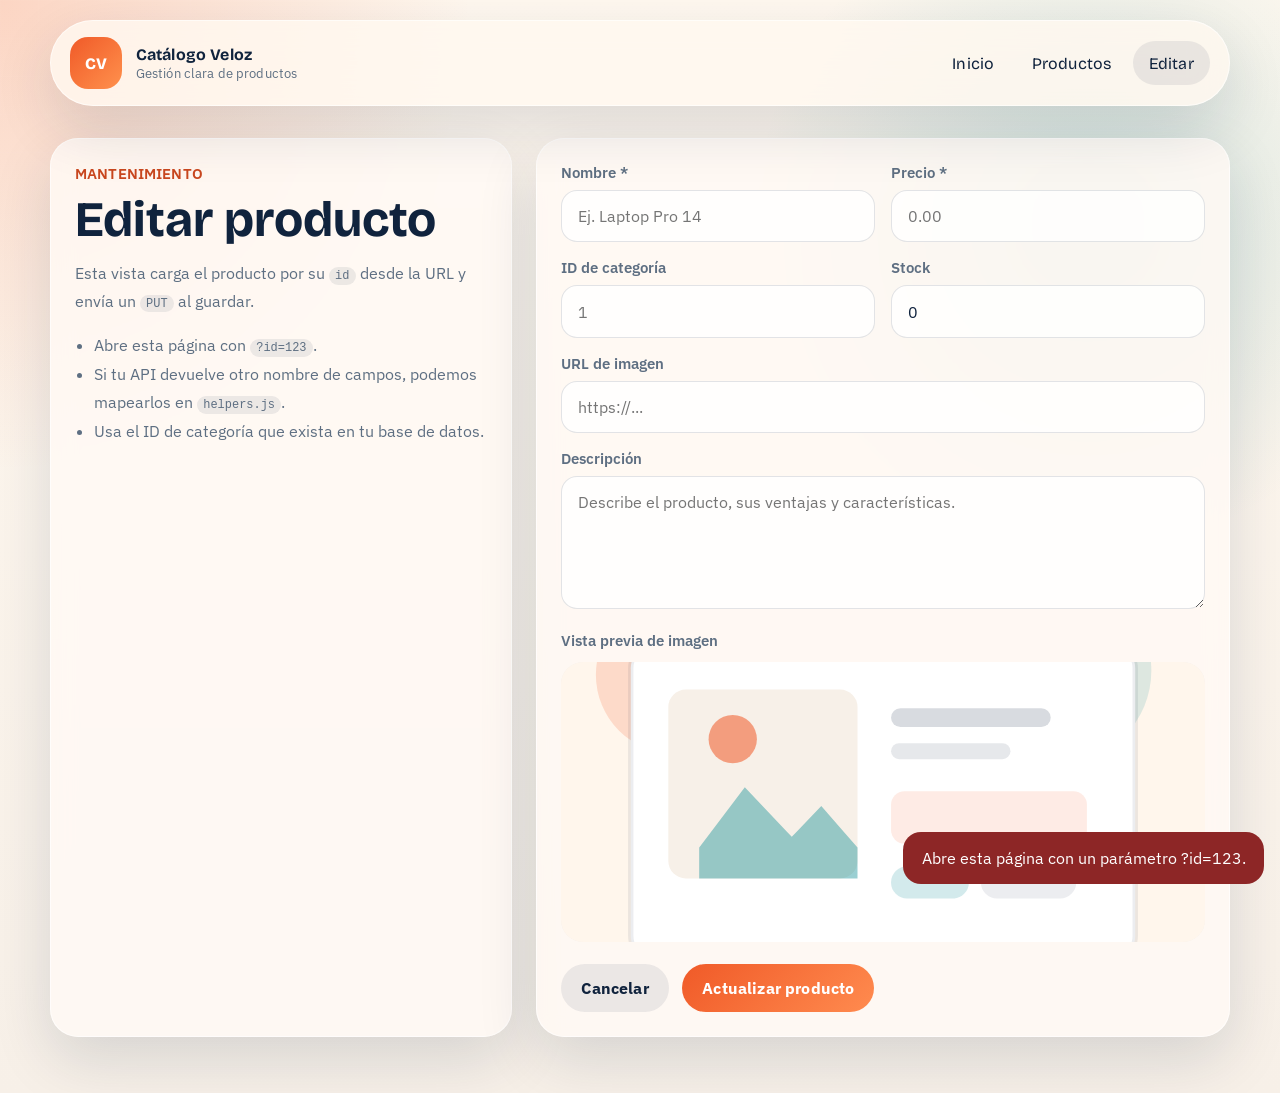
==== editar-producto.html @ 11f0fb9d "Desarrollo de la paguina, que consume la API en el mismo servidor" ====
<!DOCTYPE html>
<html lang="es">
<head>
  <meta charset="UTF-8">
  <meta name="viewport" content="width=device-width, initial-scale=1.0">
  <title>Catálogo Veloz | Editar producto</title>
  <link rel="preconnect" href="https://fonts.googleapis.com">
  <link rel="preconnect" href="https://fonts.gstatic.com" crossorigin>
  <link href="https://fonts.googleapis.com/css2?family=Bricolage+Grotesque:wght@400;500;700;800&family=IBM+Plex+Sans:wght@400;500;600&display=swap" rel="stylesheet">
  <link rel="stylesheet" href="./css/styles.css">
</head>
<body data-page="editar">
  <div class="page-shell">
    <header class="site-header">
      <a class="brand" href="./index.html">
        <span class="brand-mark">CV</span>
        <span>
          <strong>Catálogo Veloz</strong>
          <small>Gestión clara de productos</small>
        </span>
      </a>
      <nav class="site-nav">
        <a href="./index.html">Inicio</a>
        <a href="./productos.html">Productos</a>
        <a class="active" href="./agregar-producto.html">Editar</a>
      </nav>
    </header>

    <main>
      <section class="form-layout">
        <article class="form-copy card-panel">
          <span class="eyebrow">Mantenimiento</span>
          <h1>Editar producto</h1>
          <p>
            Esta vista carga el producto por su <code>id</code> desde la URL y envía un <code>PUT</code> al guardar.
          </p>
          <ul class="check-list">
            <li>Abre esta página con <code>?id=123</code>.</li>
            <li>Si tu API devuelve otro nombre de campos, podemos mapearlos en <code>helpers.js</code>.</li>
            <li>Usa el ID de categoría que exista en tu base de datos.</li>
          </ul>
        </article>

        <form id="producto-form" class="product-form card-panel">
          <div class="form-grid">
            <label class="field">
              <span>Nombre *</span>
              <input name="nombre" type="text" required maxlength="120" placeholder="Ej. Laptop Pro 14">
            </label>

            <label class="field">
              <span>Precio *</span>
              <input name="precio" type="number" required min="0" step="0.01" placeholder="0.00">
            </label>

            <label class="field">
              <span>ID de categoría</span>
              <input name="categoria_id" type="number" min="1" step="1" placeholder="1">
            </label>

            <label class="field">
              <span>Stock</span>
              <input name="stock" type="number" min="0" step="1" value="0">
            </label>

            <label class="field field-full">
              <span>URL de imagen</span>
              <input id="imagen-input" name="imagen_url" type="url" placeholder="https://...">
            </label>

            <label class="field field-full">
              <span>Descripción</span>
              <textarea name="descripcion" rows="5" placeholder="Describe el producto, sus ventajas y características."></textarea>
            </label>
          </div>

          <div class="preview-box">
            <span>Vista previa de imagen</span>
            <img id="preview-image" src="./img/product-placeholder.svg" alt="Vista previa del producto">
          </div>

          <div class="form-actions">
            <a class="btn btn-secondary" href="./productos.html">Cancelar</a>
            <button id="submit-button" class="btn btn-primary" type="submit">Actualizar producto</button>
          </div>
        </form>
      </section>
    </main>
  </div>

  <div id="toast" class="toast" role="status" aria-live="polite"></div>
  <script type="module" src="./js/editar-producto.js"></script>
</body>
</html>
---- css/styles.css ----
:root {
  --bg: #f7f0e8;
  --bg-soft: #fffaf5;
  --surface: rgba(255, 250, 245, 0.84);
  --surface-strong: #fff8f0;
  --ink: #10233d;
  --muted: #5e6f82;
  --line: rgba(16, 35, 61, 0.12);
  --primary: #f05a28;
  --primary-dark: #c9471f;
  --secondary: #0f8c94;
  --secondary-soft: rgba(15, 140, 148, 0.12);
  --danger: #c53a3a;
  --shadow: 0 22px 60px rgba(16, 35, 61, 0.14);
  --radius-xl: 28px;
  --radius-lg: 22px;
  --radius-md: 16px;
  --radius-sm: 12px;
  --container: 1180px;
}

* {
  box-sizing: border-box;
}

html {
  scroll-behavior: smooth;
}

body {
  margin: 0;
  min-height: 100vh;
  font-family: "IBM Plex Sans", sans-serif;
  color: var(--ink);
  background:
    radial-gradient(circle at top left, rgba(240, 90, 40, 0.22), transparent 28%),
    radial-gradient(circle at 85% 20%, rgba(15, 140, 148, 0.18), transparent 24%),
    linear-gradient(180deg, #fff8ef 0%, var(--bg) 100%);
}

body::before {
  content: "";
  position: fixed;
  inset: 0;
  pointer-events: none;
  background-image:
    linear-gradient(rgba(255, 255, 255, 0.22) 1px, transparent 1px),
    linear-gradient(90deg, rgba(255, 255, 255, 0.18) 1px, transparent 1px);
  background-size: 38px 38px;
  mask-image: linear-gradient(180deg, rgba(0, 0, 0, 0.5), transparent 85%);
  opacity: 0.3;
}

img {
  max-width: 100%;
  display: block;
}

button,
input,
select,
textarea {
  font: inherit;
}

button {
  cursor: pointer;
}

code {
  padding: 0.12rem 0.38rem;
  border-radius: 999px;
  background: rgba(16, 35, 61, 0.08);
  font-size: 0.92em;
}

.page-shell {
  width: min(calc(100% - 2rem), var(--container));
  margin: 0 auto;
  padding: 1.25rem 0 3.5rem;
}

.site-header {
  position: sticky;
  top: 1rem;
  z-index: 30;
  display: flex;
  align-items: center;
  justify-content: space-between;
  gap: 1rem;
  margin-bottom: 2rem;
  padding: 1rem 1.2rem;
  border: 1px solid rgba(255, 255, 255, 0.6);
  border-radius: 999px;
  background: rgba(255, 248, 240, 0.82);
  backdrop-filter: blur(18px);
  box-shadow: var(--shadow);
}

.brand {
  display: inline-flex;
  align-items: center;
  gap: 0.85rem;
  color: inherit;
  text-decoration: none;
}

.brand strong,
.brand small,
.site-nav a,
.eyebrow,
.btn,
.text-link {
  letter-spacing: 0.01em;
}

.brand strong,
.site-nav a,
.hero h1,
.section-head h1,
.section-head h2,
.detail-title,
.form-copy h1 {
  font-family: "Bricolage Grotesque", sans-serif;
}

.brand small {
  display: block;
  color: var(--muted);
}

.brand-mark {
  display: grid;
  place-items: center;
  width: 52px;
  height: 52px;
  border-radius: 18px;
  background: linear-gradient(135deg, var(--primary), #ff914d);
  color: #fff;
  font-weight: 800;
  font-family: "Bricolage Grotesque", sans-serif;
}

.site-nav {
  display: inline-flex;
  gap: 0.35rem;
  flex-wrap: wrap;
}

.site-nav a {
  padding: 0.78rem 1rem;
  border-radius: 999px;
  color: var(--ink);
  text-decoration: none;
  transition: 0.2s ease;
}

.site-nav a:hover,
.site-nav a.active {
  background: rgba(16, 35, 61, 0.08);
}

main {
  display: grid;
  gap: 1.5rem;
}

.hero,
.section-block,
.card-panel,
.detail-layout,
.empty-state,
.product-card,
.mini-stat,
.stat-card {
  border: 1px solid rgba(255, 255, 255, 0.6);
  background: var(--surface);
  backdrop-filter: blur(12px);
  box-shadow: var(--shadow);
}

.hero {
  display: grid;
  grid-template-columns: minmax(0, 1.4fr) minmax(300px, 0.9fr);
  gap: 1.5rem;
  padding: 2rem;
  border-radius: var(--radius-xl);
}

.hero-copy h1,
.section-head h1,
.section-head h2,
.form-copy h1,
.detail-title {
  margin: 0;
  line-height: 0.98;
}

.hero-copy h1 {
  max-width: 12ch;
  font-size: clamp(2.6rem, 5vw, 4.8rem);
}

.hero-copy p,
.form-copy p,
.detail-description,
.empty-state p {
  color: var(--muted);
  line-height: 1.7;
}

.hero-actions,
.form-actions,
.card-actions,
.detail-actions {
  display: flex;
  flex-wrap: wrap;
  gap: 0.85rem;
}

.hero-panel {
  display: grid;
  gap: 1rem;
}

.stat-card,
.mini-stat {
  padding: 1.15rem 1.2rem;
  border-radius: var(--radius-lg);
}

.stat-card strong,
.mini-stat strong {
  display: block;
  margin-top: 0.35rem;
  font-size: clamp(1.6rem, 4vw, 2.6rem);
  font-family: "Bricolage Grotesque", sans-serif;
}

.stat-card-accent {
  background: linear-gradient(135deg, rgba(15, 140, 148, 0.18), rgba(255, 248, 240, 0.95));
}

.stat-label,
.mini-stat span,
.eyebrow,
.field span,
.preview-box span,
.product-badge,
.label-muted {
  font-size: 0.92rem;
  font-weight: 600;
  color: var(--muted);
}

.eyebrow {
  display: inline-block;
  margin-bottom: 0.8rem;
  color: var(--primary-dark);
  text-transform: uppercase;
}

.section-block,
.card-panel,
.detail-layout,
.empty-state {
  border-radius: var(--radius-xl);
  padding: 1.5rem;
}

.compact-top {
  padding-top: 1.25rem;
}

.section-head {
  display: flex;
  align-items: center;
  justify-content: space-between;
  gap: 1rem;
  margin-bottom: 1.2rem;
}

.section-head h1,
.section-head h2,
.form-copy h1,
.detail-title {
  font-size: clamp(2rem, 4vw, 3.1rem);
}

.btn,
.text-link,
.icon-btn {
  transition: 0.2s ease;
}

.btn {
  display: inline-flex;
  align-items: center;
  justify-content: center;
  min-height: 48px;
  padding: 0.85rem 1.25rem;
  border: 0;
  border-radius: 999px;
  text-decoration: none;
  font-weight: 700;
}

.btn-primary {
  background: linear-gradient(135deg, var(--primary), #ff8b4f);
  color: #fff;
}

.btn-primary:hover {
  transform: translateY(-1px);
  box-shadow: 0 16px 28px rgba(240, 90, 40, 0.28);
}

.btn-secondary {
  background: rgba(16, 35, 61, 0.08);
  color: var(--ink);
}

.btn-secondary:hover,
.text-link:hover,
.icon-btn:hover {
  background: rgba(16, 35, 61, 0.13);
}

.btn-danger {
  background: rgba(197, 58, 58, 0.12);
  color: var(--danger);
}

.text-link {
  color: var(--ink);
  font-weight: 700;
  text-decoration: none;
}

.toolbar,
.stats-row,
.form-grid,
.meta-grid,
.product-grid {
  display: grid;
  gap: 1rem;
}

.toolbar,
.stats-row {
  grid-template-columns: repeat(3, minmax(0, 1fr));
}

.search-field {
  grid-column: span 2;
}

.field {
  display: grid;
  gap: 0.5rem;
}

.field input,
.field select,
.field textarea {
  width: 100%;
  padding: 0.95rem 1rem;
  border: 1px solid var(--line);
  border-radius: var(--radius-md);
  background: rgba(255, 255, 255, 0.78);
  color: var(--ink);
  outline: none;
}

.field input:focus,
.field select:focus,
.field textarea:focus {
  border-color: rgba(15, 140, 148, 0.65);
  box-shadow: 0 0 0 4px rgba(15, 140, 148, 0.12);
}

.product-grid {
  grid-template-columns: repeat(auto-fit, minmax(260px, 1fr));
}

.product-card {
  overflow: hidden;
  border-radius: var(--radius-lg);
}

.product-media {
  aspect-ratio: 16 / 10;
  background: linear-gradient(135deg, rgba(240, 90, 40, 0.14), rgba(15, 140, 148, 0.15));
}

.product-media img {
  width: 100%;
  height: 100%;
  object-fit: cover;
}

.product-body {
  display: grid;
  gap: 0.8rem;
  padding: 1.1rem;
}

.product-badge {
  display: inline-flex;
  width: fit-content;
  padding: 0.38rem 0.7rem;
  border-radius: 999px;
  background: var(--secondary-soft);
  color: var(--secondary);
}

.product-title {
  margin: 0;
  font-size: 1.4rem;
}

.product-description {
  margin: 0;
  color: var(--muted);
}

.price-row,
.stock-row {
  display: flex;
  justify-content: space-between;
  gap: 1rem;
  align-items: center;
}

.price-row strong,
.detail-price {
  font-size: 1.6rem;
  font-family: "Bricolage Grotesque", sans-serif;
}

.icon-btn {
  display: inline-flex;
  align-items: center;
  justify-content: center;
  min-height: 44px;
  padding: 0.75rem 1rem;
  border: 1px solid transparent;
  border-radius: 999px;
  background: rgba(16, 35, 61, 0.08);
  color: var(--ink);
  text-decoration: none;
}

.detail-layout {
  display: grid;
  grid-template-columns: minmax(280px, 0.95fr) minmax(0, 1.2fr);
  gap: 1.5rem;
}

.detail-visual {
  display: grid;
  gap: 1rem;
}

.detail-image {
  overflow: hidden;
  border-radius: var(--radius-lg);
  aspect-ratio: 4 / 3;
  background: linear-gradient(135deg, rgba(240, 90, 40, 0.14), rgba(15, 140, 148, 0.15));
}

.detail-image img {
  width: 100%;
  height: 100%;
  object-fit: cover;
}

.detail-panel {
  display: grid;
  gap: 1rem;
}

.meta-grid {
  grid-template-columns: repeat(2, minmax(0, 1fr));
}

.meta-item {
  padding: 1rem;
  border-radius: var(--radius-md);
  background: rgba(16, 35, 61, 0.05);
}

.meta-item strong {
  display: block;
  margin-top: 0.25rem;
  font-size: 1.08rem;
}

.form-layout {
  display: grid;
  grid-template-columns: minmax(280px, 0.8fr) minmax(0, 1.2fr);
  gap: 1.5rem;
}

.product-form {
  display: grid;
  gap: 1.4rem;
}

.form-grid {
  grid-template-columns: repeat(2, minmax(0, 1fr));
}

.field-full {
  grid-column: 1 / -1;
}

.preview-box {
  display: grid;
  gap: 0.75rem;
}

.preview-box img {
  width: 100%;
  max-height: 280px;
  object-fit: cover;
  border-radius: var(--radius-lg);
  background: rgba(16, 35, 61, 0.05);
}

.check-list {
  margin: 0;
  padding-left: 1.2rem;
  color: var(--muted);
  line-height: 1.8;
}

.empty-state,
.loading-state {
  display: grid;
  place-items: center;
  min-height: 220px;
  text-align: center;
}

.loading-state::after {
  content: "";
  width: 42px;
  height: 42px;
  margin-top: 1rem;
  border-radius: 50%;
  border: 4px solid rgba(15, 140, 148, 0.18);
  border-top-color: var(--secondary);
  animation: spin 0.8s linear infinite;
}

.toast {
  position: fixed;
  right: 1rem;
  bottom: 1rem;
  z-index: 99;
  max-width: min(420px, calc(100% - 2rem));
  padding: 1rem 1.15rem;
  border-radius: 18px;
  background: #10233d;
  color: #fff;
  opacity: 0;
  transform: translateY(16px);
  pointer-events: none;
  transition: opacity 0.2s ease, transform 0.2s ease;
}

.toast.show {
  opacity: 1;
  transform: translateY(0);
}

.toast.error {
  background: #8d2626;
}

.toast.success {
  background: #0b6f75;
}

@keyframes spin {
  to {
    transform: rotate(360deg);
  }
}

@media (max-width: 920px) {
  .site-header,
  .section-head,
  .toolbar,
  .stats-row,
  .hero,
  .detail-layout,
  .form-layout {
    grid-template-columns: 1fr;
  }

  .site-header {
    position: static;
    border-radius: 28px;
  }

  .toolbar,
  .stats-row,
  .form-grid,
  .meta-grid {
    grid-template-columns: 1fr;
  }

  .search-field,
  .field-full {
    grid-column: auto;
  }
}

@media (max-width: 680px) {
  .page-shell {
    width: min(calc(100% - 1rem), var(--container));
  }

  .site-header {
    align-items: flex-start;
  }

  .site-nav {
    width: 100%;
  }

  .site-nav a {
    flex: 1 1 45%;
    text-align: center;
  }

  .hero,
  .section-block,
  .card-panel,
  .detail-layout,
  .empty-state {
    padding: 1.1rem;
  }

  .hero-copy h1,
  .section-head h1,
  .section-head h2,
  .form-copy h1,
  .detail-title {
    line-height: 1.05;
  }
}
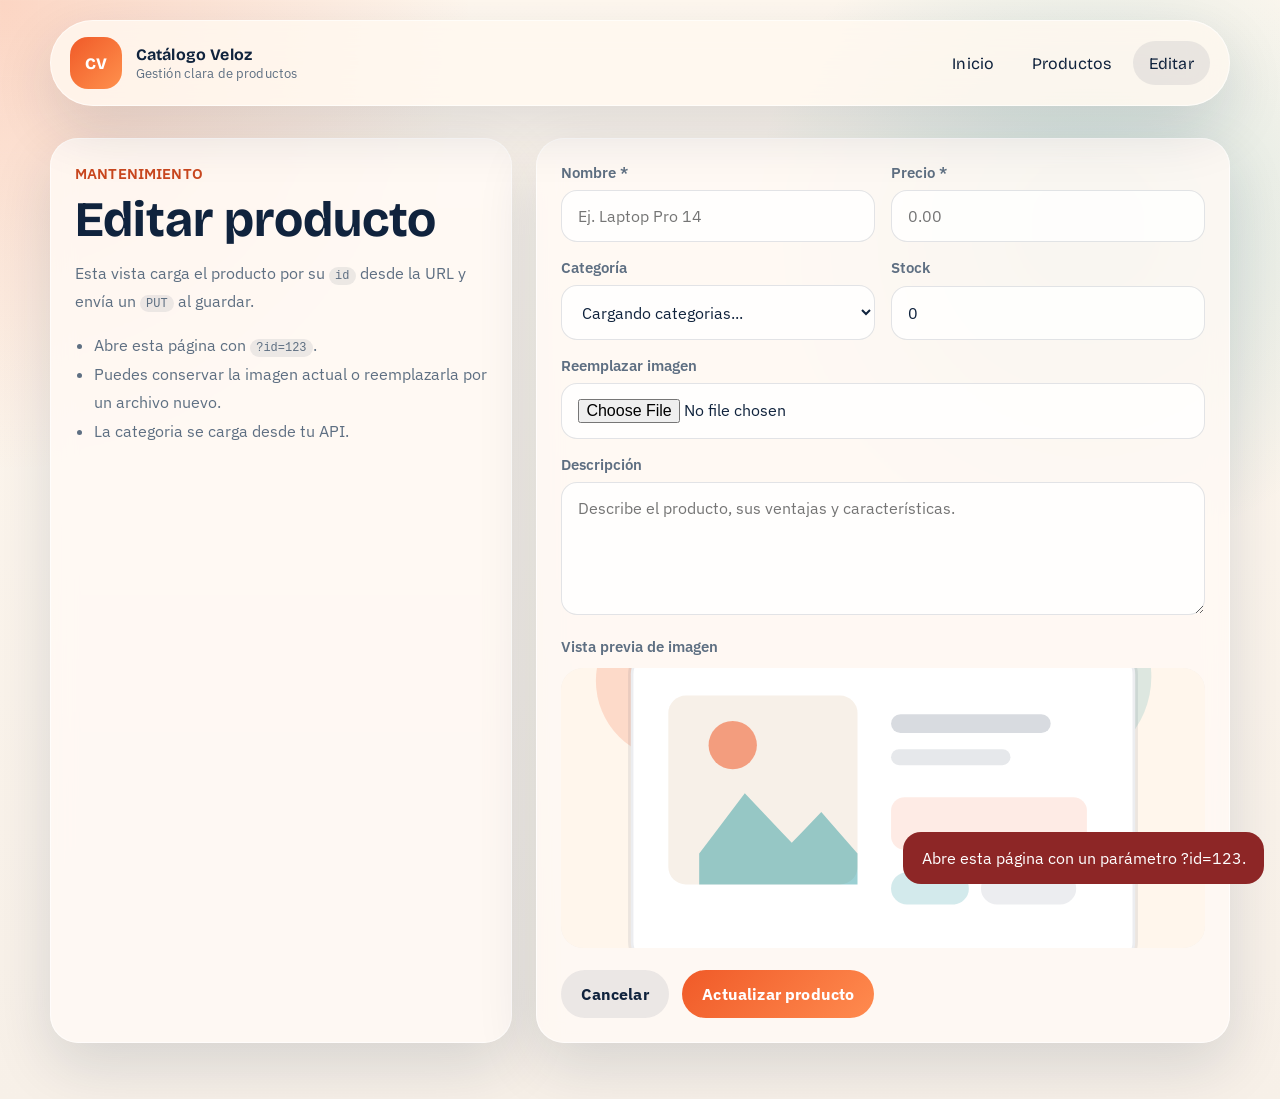
==== commit af6a4bbf: "Subir archivos a el servidor y generer rutas en bd" ====
--- a/editar-producto.html
+++ b/editar-producto.html
@@ -36,8 +36,8 @@
           </p>
           <ul class="check-list">
             <li>Abre esta página con <code>?id=123</code>.</li>
-            <li>Si tu API devuelve otro nombre de campos, podemos mapearlos en <code>helpers.js</code>.</li>
-            <li>Usa el ID de categoría que exista en tu base de datos.</li>
+            <li>Puedes conservar la imagen actual o reemplazarla por un archivo nuevo.</li>
+            <li>La categoria se carga desde tu API.</li>
           </ul>
         </article>
 
@@ -54,8 +54,10 @@
             </label>
 
             <label class="field">
-              <span>ID de categoría</span>
-              <input name="categoria_id" type="number" min="1" step="1" placeholder="1">
+              <span>Categoría</span>
+              <select name="categoria_id" id="categoria-select" required>
+                <option value="">Cargando categorias...</option>
+              </select>
             </label>
 
             <label class="field">
@@ -64,9 +66,10 @@
             </label>
 
             <label class="field field-full">
-              <span>URL de imagen</span>
-              <input id="imagen-input" name="imagen_url" type="url" placeholder="https://...">
+              <span>Reemplazar imagen</span>
+              <input id="imagen-input" name="imagen" type="file" accept=".jpg,.jpeg,.png,image/jpeg,image/png" data-current-src="./img/product-placeholder.svg">
             </label>
+            <input type="hidden" name="imagen_actual" value="">
 
             <label class="field field-full">
               <span>Descripción</span>
